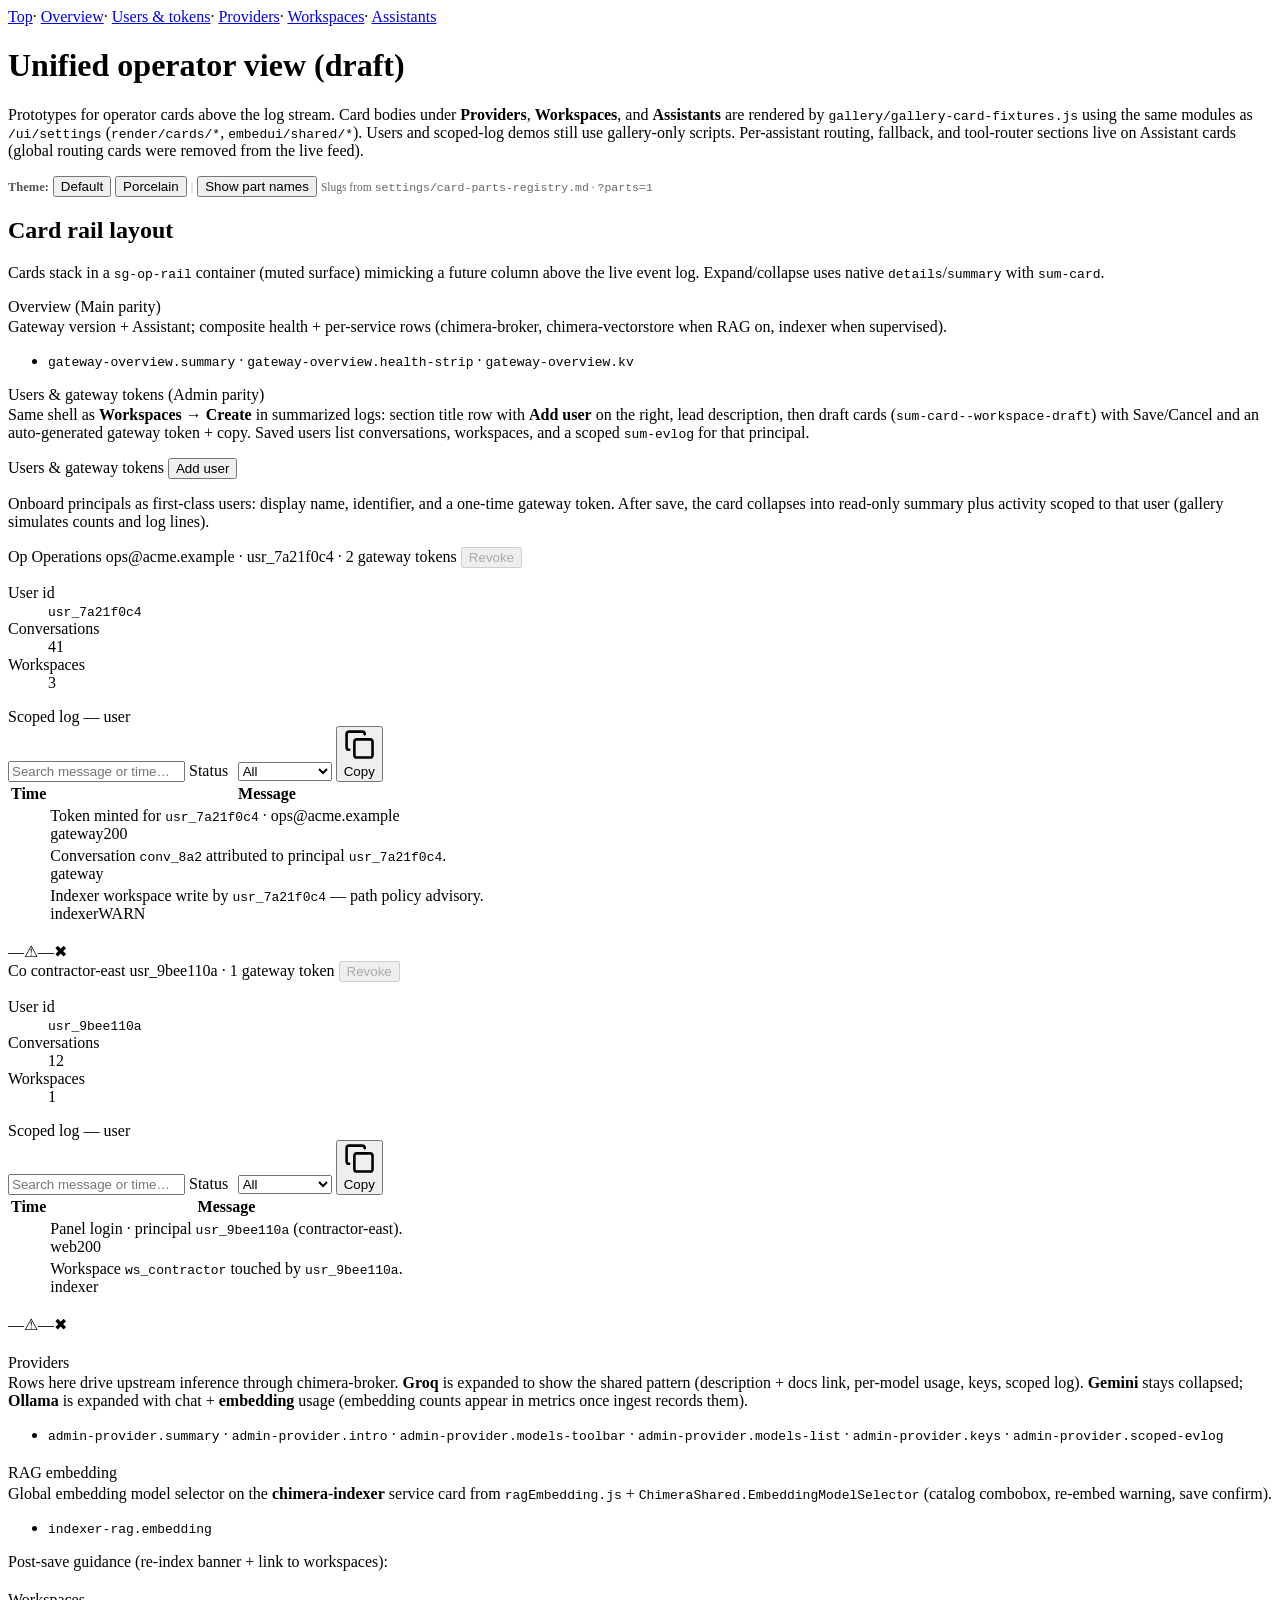
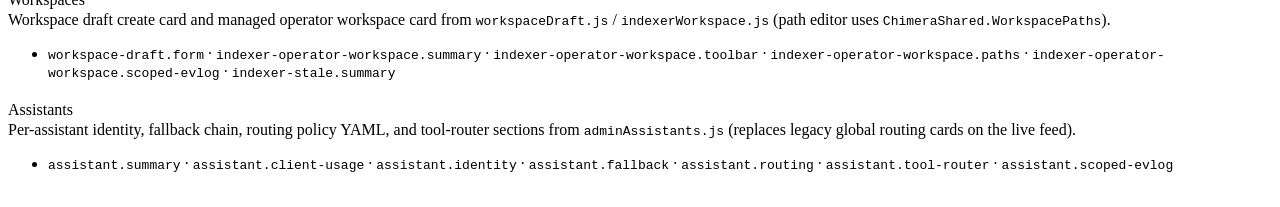
==== chimera/chimera-gateway/internal/server/adminui/embed/embedui/settings/gallery.html @ 430eb7e4 "feat(ASST-002): rename Virtual Models to Assistants - Hard-cut REST API to /api/ui/assistants and SQ" ====
<!DOCTYPE html>
<html lang="en" data-theme="design-01">
<head>
  <meta charset="UTF-8" />
  <meta name="viewport" content="width=device-width, initial-scale=1" />
  <title>Chimera — Settings gallery</title>
  <script src="/ui/assets/embed-theme.js"></script>
  <link rel="preconnect" href="https://fonts.googleapis.com" />
  <link rel="preconnect" href="https://fonts.gstatic.com" crossorigin />
  <link href="https://fonts.googleapis.com/css2?family=Hanken+Grotesk:wght@300;400;500;600;700&amp;display=swap" rel="stylesheet" />
  <link href="https://fonts.googleapis.com/css2?family=Material+Symbols+Outlined:wght,FILL@100..700,0..1&amp;display=swap" rel="stylesheet" />
  <link rel="stylesheet" href="/ui/assets/theme-tokens.css" />
  <link rel="stylesheet" href="/ui/assets/ui.css" />
  <link rel="stylesheet" href="/ui/assets/settings.css" />
  <link rel="stylesheet" href="/ui/assets/gallery/gallery-shell.css" />
</head>
<body class="logs-summarized styleguide-body">
  <nav class="styleguide-nav" aria-label="Unified operator gallery">
    <a href="#sg-unified-operator">Top</a><span class="styleguide-nav-sep">·</span>
    <a href="#sg-uo-overview">Overview</a><span class="styleguide-nav-sep">·</span>
    <a href="#sg-uo-users">Users &amp; tokens</a><span class="styleguide-nav-sep">·</span>
    <a href="#sg-uo-providers">Providers</a><span class="styleguide-nav-sep">·</span>
    <a href="#sg-uo-workspaces">Workspaces</a><span class="styleguide-nav-sep">·</span>
    <a href="#sg-uo-assistants">Assistants</a>
  </nav>

  <header class="styleguide-hero">
    <h1 id="sg-unified-operator">Unified operator view (draft)</h1>
    <p>
      Prototypes for operator cards above the log stream. Card bodies under <strong>Providers</strong>,
      <strong>Workspaces</strong>, and <strong>Assistants</strong> are rendered by
      <code>gallery/gallery-card-fixtures.js</code> using the same modules as <code>/ui/settings</code>
      (<code>render/cards/*</code>, <code>embedui/shared/*</code>). Users and scoped-log demos still use gallery-only scripts.
      Per-assistant routing, fallback, and tool-router sections live on Assistant cards (global routing cards were removed from the live feed).
    </p>
  </header>

  <div class="styleguide-toolbar" role="toolbar" aria-label="Gallery display options">
    <span style="font-size:0.78rem;color:#555;font-weight:600">Theme:</span>
    <span role="radiogroup" aria-label="Color theme">
      <button type="button" id="theme-default" role="radio" aria-checked="true">Default</button>
      <button type="button" id="theme-porcelain" role="radio" aria-checked="false">Porcelain</button>
    </span>
    <span style="font-size:0.78rem;color:#bbb;user-select:none" aria-hidden="true">|</span>
    <button type="button" id="gallery-parts-toggle" class="gallery-parts-toggle" aria-pressed="false">
      Show part names
    </button>
    <span style="font-size:0.72rem;color:#666">Slugs from <code>settings/card-parts-registry.md</code> · <code>?parts=1</code></span>
  </div>

  <div id="panel-summarized" class="styleguide-panel">

    <section class="styleguide-section" aria-labelledby="heading-uo-overview">
      <h2 id="heading-uo-overview">Card rail layout</h2>
      <p class="styleguide-sub">
        Cards stack in a <code>sg-op-rail</code> container (muted surface) mimicking a future column above the live
        event log. Expand/collapse uses native <code>details</code>/<code>summary</code> with <code>sum-card</code>.
      </p>

      <div id="sg-uo-overview" class="sum-section-label" style="scroll-margin-top:3.25rem">Overview (Main parity)</div>
      <p class="styleguide-sub" style="margin-top:0.15rem">
        Gateway version + Assistant; composite health + per-service rows (chimera-broker, chimera-vectorstore when RAG on, indexer
        when supervised).
      </p>
      <ul class="styleguide-part-slugs" aria-label="Part slugs in this demo">
        <li><code>gateway-overview.summary</code> · <code>gateway-overview.health-strip</code> · <code>gateway-overview.kv</code></li>
      </ul>
      <div id="gallery-fixture-overview" class="styleguide-demo-bg sg-op-rail" aria-live="polite"></div>

      <div id="sg-uo-users" class="sum-section-label" style="scroll-margin-top:3.25rem">Users &amp; gateway tokens (Admin parity)</div>
      <p class="styleguide-sub" style="margin-top:0.15rem">
        Same shell as <strong>Workspaces → Create</strong> in summarized logs: section title row with <strong>Add user</strong> on the right,
        lead description, then draft cards (<code class="sum-mono-id">sum-card--workspace-draft</code>) with Save/Cancel and an auto-generated
        gateway token + copy. Saved users list conversations, workspaces, and a scoped <code class="sum-mono-id">sum-evlog</code> for that principal.
      </p>
      <div class="styleguide-demo-bg sg-op-rail">
        <div class="sum-feed-section-head">
          <span class="sum-feed-section-title sum-section-label">Users &amp; gateway tokens</span>
          <button type="button" class="sum-workspaces-create-btn" id="sg-op-user-add">Add user</button>
        </div>
        <div class="sum-workspaces-intro">
          <p class="sum-workspaces-intro-lead">
            Onboard principals as first-class users: display name, identifier, and a one-time gateway token. After save,
            the card collapses into read-only summary plus activity scoped to that user (gallery simulates counts and log lines).
          </p>
        </div>

        <div id="sg-op-user-drafts" class="sg-op-user-drafts-stack" aria-live="polite"></div>

        <div id="sg-op-user-saved" class="sg-op-user-cards-stack">
          <article class="sum-card sg-op-user-saved" data-sg-op-user-id="usr_7a21f0c4">
            <header class="sum-card__workspace-draft-hdr">
              <span class="sum-avatar sum-av-b" title="Saved user">Op</span>
              <span class="sum-main sum-main--workspace-draft">
                <span class="sum-title">Operations</span>
                <span class="sum-sub sum-sub--clamp muted">ops@acme.example · usr_7a21f0c4 · 2 gateway tokens</span>
              </span>
              <span class="ws-draft-actions">
                <button type="button" class="sg-op-btn sg-op-btn--small sg-op-btn--danger" disabled title="Gallery demo">Revoke</button>
              </span>
            </header>
            <div class="sum-body">
              <dl class="indexer-run-kv indexer-run-kv--gateway-summary">
                <dt>User id</dt><dd><code class="sum-mono-id">usr_7a21f0c4</code></dd>
                <dt>Conversations</dt><dd>41</dd>
                <dt>Workspaces</dt><dd>3</dd>
              </dl>
              <div class="sum-section-label">Scoped log — user</div>
              <div class="sum-evlog sum-evlog--in-card" data-gallery-evlog-root data-sum-evlog-root data-sum-evlog-cols="2">
                <div class="sum-evlog__toolbar">
                  <input class="sum-evlog__search" type="search" placeholder="Search message or time…" aria-label="Search log entries" autocomplete="off" />
                  <label class="sum-evlog__lvl-label" style="margin-left:auto">
                    <span class="sum-evlog__level-filters-label" style="margin-right:0.35rem">Status</span>
                    <select class="sum-evlog__filter-select" data-evlog-filter-status aria-label="Filter by severity">
                      <option value="all">All</option>
                      <option value="warnings">⚠ Warnings</option>
                      <option value="errors">✖ Errors</option>
                    </select>
                  </label>
                  <button type="button" class="sum-evlog__copy-btn" title="Copy as TSV" aria-label="Copy as TSV"><svg class="sum-evlog__copy-icon" xmlns="http://www.w3.org/2000/svg" viewBox="0 0 24 24" fill="none" stroke="currentColor" stroke-width="2" stroke-linecap="round" stroke-linejoin="round" aria-hidden="true"><rect width="14" height="14" x="8" y="8" rx="2" ry="2"/><path d="M4 16c-1.1 0-2-.9-2-2V4c0-1.1.9-2 2-2h10c1.1 0 2 .9 2 2"/></svg><span class="sr-only">Copy</span></button>
                </div>
                <div class="sum-metrics-table-wrap sum-evlog__table-scroll">
                  <table class="sum-metrics-table sum-evlog__table">
                    <colgroup><col class="sum-evlog__col-time" /><col class="sum-evlog__col-msg" /></colgroup>
                    <thead><tr><th class="sum-evlog__cell--time" scope="col">Time</th><th class="sum-evlog__th-msg" scope="col">Message</th></tr></thead>
                    <tbody data-gallery-evlog-tbody>
                      <tr class="sum-evlog__row" data-evlog-id="demo-usr1-1" data-evlog-level="INFO" data-evlog-http="200"><td class="sum-evlog__cell--time"><time datetime="2026-05-11T10:01:02.100Z"></time></td><td class="sum-evlog__cell--msg"><div class="sum-evlog__msg-wrap"><div class="sum-evlog__msg-text">Token minted for <code class="sum-mono-id">usr_7a21f0c4</code> · ops@acme.example</div><div class="sum-evlog__msg-meta"><span class="sum-evlog-meta-source sum-svc-badge sum-svc-gateway">gateway</span><span class="sum-evlog-meta-status"><span class="sum-evlog-status"><span class="pill-2xx">200</span></span></span></div></div></td></tr>
                      <tr class="sum-evlog__row" data-evlog-id="demo-usr1-2" data-evlog-level="INFO"><td class="sum-evlog__cell--time"><time datetime="2026-05-11T10:04:18.040Z"></time></td><td class="sum-evlog__cell--msg"><div class="sum-evlog__msg-wrap"><div class="sum-evlog__msg-text">Conversation <code class="sum-mono-id">conv_8a2</code> attributed to principal <code class="sum-mono-id">usr_7a21f0c4</code>.</div><div class="sum-evlog__msg-meta"><span class="sum-evlog-meta-source sum-svc-badge sum-svc-gateway">gateway</span><span class="sum-evlog-meta-status"><span class="sum-evlog-status"><span class="sum-evlog-status__empty" aria-hidden="true"></span></span></span></div></div></td></tr>
                      <tr class="sum-evlog__row" data-evlog-id="demo-usr1-3" data-evlog-level="WARN"><td class="sum-evlog__cell--time"><time datetime="2026-05-11T10:08:55.881Z"></time></td><td class="sum-evlog__cell--msg"><div class="sum-evlog__msg-wrap"><div class="sum-evlog__msg-text">Indexer workspace write by <code class="sum-mono-id">usr_7a21f0c4</code> — path policy advisory.</div><div class="sum-evlog__msg-meta"><span class="sum-evlog-meta-source sum-svc-badge sum-svc-indexer">indexer</span><span class="sum-evlog-meta-status"><span class="sum-evlog-status"><span class="sum-evlog-status__pill sum-evlog-status__lvl--WARN">WARN</span></span></span></div></div></td></tr>
                    </tbody>
                  </table>
                </div>
                <div class="sum-evlog__footer-row"><div class="sum-evlog__footer-left"><p class="sum-evlog__footer" data-gallery-evlog-oldest></p></div><div class="sum-evlog__footer-right"><p class="sum-evlog__toast sum-gallery-evlog__toast-align" data-gallery-evlog-toast role="status" aria-live="polite"></p><div class="sum-evlog__footer-metrics" role="group" aria-label="Status counts"><span class="sum-evlog-status__pill sum-evlog-status__lvl--WARN sum-evlog-metric-num" data-sum-evlog-metric-warn>—</span><span class="sum-evlog-status__pill sum-evlog-status__lvl--WARN sum-evlog__metric-icon" aria-hidden="true">⚠</span><span class="sum-evlog-status__pill sum-evlog-status__lvl--ERROR sum-evlog-metric-num" data-sum-evlog-metric-fail>—</span><span class="sum-evlog-status__pill sum-evlog-status__lvl--ERROR sum-evlog__metric-icon" aria-hidden="true">✖</span></div></div></div>
              </div>
            </div>
          </article>

          <article class="sum-card sg-op-user-saved" data-sg-op-user-id="usr_9bee110a">
            <header class="sum-card__workspace-draft-hdr">
              <span class="sum-avatar sum-av-c" title="Saved user">Co</span>
              <span class="sum-main sum-main--workspace-draft">
                <span class="sum-title">contractor-east</span>
                <span class="sum-sub sum-sub--clamp muted">usr_9bee110a · 1 gateway token</span>
              </span>
              <span class="ws-draft-actions">
                <button type="button" class="sg-op-btn sg-op-btn--small sg-op-btn--danger" disabled title="Gallery demo">Revoke</button>
              </span>
            </header>
            <div class="sum-body">
              <dl class="indexer-run-kv indexer-run-kv--gateway-summary">
                <dt>User id</dt><dd><code class="sum-mono-id">usr_9bee110a</code></dd>
                <dt>Conversations</dt><dd>12</dd>
                <dt>Workspaces</dt><dd>1</dd>
              </dl>
              <div class="sum-section-label">Scoped log — user</div>
              <div class="sum-evlog sum-evlog--in-card" data-gallery-evlog-root data-sum-evlog-root data-sum-evlog-cols="2">
                <div class="sum-evlog__toolbar">
                  <input class="sum-evlog__search" type="search" placeholder="Search message or time…" aria-label="Search log entries" autocomplete="off" />
                  <label class="sum-evlog__lvl-label" style="margin-left:auto">
                    <span class="sum-evlog__level-filters-label" style="margin-right:0.35rem">Status</span>
                    <select class="sum-evlog__filter-select" data-evlog-filter-status aria-label="Filter by severity">
                      <option value="all">All</option>
                      <option value="warnings">⚠ Warnings</option>
                      <option value="errors">✖ Errors</option>
                    </select>
                  </label>
                  <button type="button" class="sum-evlog__copy-btn" title="Copy as TSV" aria-label="Copy as TSV"><svg class="sum-evlog__copy-icon" xmlns="http://www.w3.org/2000/svg" viewBox="0 0 24 24" fill="none" stroke="currentColor" stroke-width="2" stroke-linecap="round" stroke-linejoin="round" aria-hidden="true"><rect width="14" height="14" x="8" y="8" rx="2" ry="2"/><path d="M4 16c-1.1 0-2-.9-2-2V4c0-1.1.9-2 2-2h10c1.1 0 2 .9 2 2"/></svg><span class="sr-only">Copy</span></button>
                </div>
                <div class="sum-metrics-table-wrap sum-evlog__table-scroll">
                  <table class="sum-metrics-table sum-evlog__table">
                    <colgroup><col class="sum-evlog__col-time" /><col class="sum-evlog__col-msg" /></colgroup>
                    <thead><tr><th class="sum-evlog__cell--time" scope="col">Time</th><th class="sum-evlog__th-msg" scope="col">Message</th></tr></thead>
                    <tbody data-gallery-evlog-tbody>
                      <tr class="sum-evlog__row" data-evlog-id="demo-usr2-1" data-evlog-level="INFO" data-evlog-http="200"><td class="sum-evlog__cell--time"><time datetime="2026-05-11T11:02:10.200Z"></time></td><td class="sum-evlog__cell--msg"><div class="sum-evlog__msg-wrap"><div class="sum-evlog__msg-text">Panel login · principal <code class="sum-mono-id">usr_9bee110a</code> (contractor-east).</div><div class="sum-evlog__msg-meta"><span class="sum-evlog-meta-source sum-svc-badge sum-svc-web">web</span><span class="sum-evlog-meta-status"><span class="sum-evlog-status"><span class="pill-2xx">200</span></span></span></div></div></td></tr>
                      <tr class="sum-evlog__row" data-evlog-id="demo-usr2-2" data-evlog-level="INFO"><td class="sum-evlog__cell--time"><time datetime="2026-05-11T11:05:33.040Z"></time></td><td class="sum-evlog__cell--msg"><div class="sum-evlog__msg-wrap"><div class="sum-evlog__msg-text">Workspace <code class="sum-mono-id">ws_contractor</code> touched by <code class="sum-mono-id">usr_9bee110a</code>.</div><div class="sum-evlog__msg-meta"><span class="sum-evlog-meta-source sum-svc-badge sum-svc-indexer">indexer</span><span class="sum-evlog-meta-status"><span class="sum-evlog-status"><span class="sum-evlog-status__empty" aria-hidden="true"></span></span></span></div></div></td></tr>
                    </tbody>
                  </table>
                </div>
                <div class="sum-evlog__footer-row"><div class="sum-evlog__footer-left"><p class="sum-evlog__footer" data-gallery-evlog-oldest></p></div><div class="sum-evlog__footer-right"><p class="sum-evlog__toast sum-gallery-evlog__toast-align" data-gallery-evlog-toast role="status" aria-live="polite"></p><div class="sum-evlog__footer-metrics" role="group" aria-label="Status counts"><span class="sum-evlog-status__pill sum-evlog-status__lvl--WARN sum-evlog-metric-num" data-sum-evlog-metric-warn>—</span><span class="sum-evlog-status__pill sum-evlog-status__lvl--WARN sum-evlog__metric-icon" aria-hidden="true">⚠</span><span class="sum-evlog-status__pill sum-evlog-status__lvl--ERROR sum-evlog-metric-num" data-sum-evlog-metric-fail>—</span><span class="sum-evlog-status__pill sum-evlog-status__lvl--ERROR sum-evlog__metric-icon" aria-hidden="true">✖</span></div></div></div>
              </div>
            </div>
          </article>
        </div>
      </div>

      <div id="sg-uo-providers" class="sum-section-label" style="margin-top:1.25rem;scroll-margin-top:3.25rem">Providers</div>
      <p class="styleguide-sub" style="margin-top:0.15rem">
        Rows here drive upstream inference through chimera-broker. <strong>Groq</strong> is expanded to show the shared pattern
        (description + docs link, per-model usage, keys, scoped log). <strong>Gemini</strong> stays collapsed;
        <strong>Ollama</strong> is expanded with chat + <strong>embedding</strong> usage (embedding counts appear in metrics once ingest records them).
      </p>
      <ul class="styleguide-part-slugs" aria-label="Part slugs in this demo">
        <li><code>admin-provider.summary</code> · <code>admin-provider.intro</code> · <code>admin-provider.models-toolbar</code> · <code>admin-provider.models-list</code> · <code>admin-provider.keys</code> · <code>admin-provider.scoped-evlog</code></li>
      </ul>
      <div class="styleguide-demo-bg sg-op-rail">
        <div id="gallery-fixture-provider-groq" aria-live="polite"></div>
        <div id="gallery-fixture-provider-ollama" style="margin-top:0.5rem" aria-live="polite"></div>
      </div>

      <div id="sg-uo-rag-embedding" class="sum-section-label" style="margin-top:1.25rem;scroll-margin-top:3.25rem">RAG embedding</div>
      <p class="styleguide-sub" style="margin-top:0.15rem">
        Global embedding model selector on the <strong>chimera-indexer</strong> service card from
        <code>ragEmbedding.js</code> + <code>ChimeraShared.EmbeddingModelSelector</code> (catalog combobox, re-embed warning, save confirm).
      </p>
      <ul class="styleguide-part-slugs" aria-label="Part slugs in this demo">
        <li><code>indexer-rag.embedding</code></li>
      </ul>
      <div id="gallery-fixture-rag-embedding" class="styleguide-demo-bg sg-op-rail" aria-live="polite"></div>
      <p class="styleguide-sub" style="margin-top:0.35rem">Post-save guidance (re-index banner + link to workspaces):</p>
      <div id="gallery-fixture-rag-embedding-saved" class="styleguide-demo-bg sg-op-rail" aria-live="polite"></div>

      <div id="sg-uo-workspaces" class="sum-section-label" style="margin-top:1.25rem;scroll-margin-top:3.25rem">Workspaces</div>
      <p class="styleguide-sub" style="margin-top:0.15rem">
        Workspace draft create card and managed operator workspace card from <code>workspaceDraft.js</code> /
        <code>indexerWorkspace.js</code> (path editor uses <code>ChimeraShared.WorkspacePaths</code>).
      </p>
      <ul class="styleguide-part-slugs" aria-label="Part slugs in this demo">
        <li><code>workspace-draft.form</code> · <code>indexer-operator-workspace.summary</code> · <code>indexer-operator-workspace.toolbar</code> · <code>indexer-operator-workspace.paths</code> · <code>indexer-operator-workspace.scoped-evlog</code> · <code>indexer-stale.summary</code></li>
      </ul>
      <div class="styleguide-demo-bg sg-op-rail">
        <div id="gallery-fixture-workspace-draft" aria-live="polite"></div>
        <div id="gallery-fixture-opws" style="margin-top:0.5rem" aria-live="polite"></div>
        <div id="gallery-fixture-indexer-stale" style="margin-top:0.5rem" aria-live="polite"></div>
      </div>

      <div id="sg-uo-assistants" class="sum-section-label" style="margin-top:1.25rem;scroll-margin-top:3.25rem">Assistants</div>
      <p class="styleguide-sub" style="margin-top:0.15rem">
        Per-assistant identity, fallback chain, routing policy YAML, and tool-router sections from
        <code>adminAssistants.js</code> (replaces legacy global routing cards on the live feed).
      </p>
      <ul class="styleguide-part-slugs" aria-label="Part slugs in this demo">
        <li><code>assistant.summary</code> · <code>assistant.client-usage</code> · <code>assistant.identity</code> · <code>assistant.fallback</code> · <code>assistant.routing</code> · <code>assistant.tool-router</code> · <code>assistant.scoped-evlog</code></li>
      </ul>
      <div id="gallery-fixture-assistant" class="styleguide-demo-bg sg-op-rail" aria-live="polite"></div>

    </section>
  </div>

  <script src="/ui/assets/settings/testing/loader.js" defer></script>
  <script src="/ui/assets/ui/util/escape.js" defer></script>
  <script src="/ui/assets/settings/util/hash.js" defer></script>
  <script src="/ui/assets/settings/render/sumEvlog.js" defer></script>
  <script src="/ui/assets/settings/render/cardChrome.js" defer></script>
  <script src="/ui/assets/shared/operatorFeedback.js" defer></script>
  <script src="/ui/assets/shared/configureEdit.js" defer></script>
  <script src="/ui/assets/shared/yamlEditor.js" defer></script>
  <script src="/ui/assets/shared/draftInput.js" defer></script>
  <script src="/ui/assets/shared/providerCredentials.js" defer></script>
  <script src="/ui/assets/shared/scopedEvlog.js" defer></script>
  <script src="/ui/assets/shared/adminAction.js" defer></script>
  <script src="/ui/assets/shared/editToolbar.js" defer></script>
  <script src="/ui/assets/shared/workspacePaths.js" defer></script>
  <script src="/ui/assets/shared/serviceHealth.js" defer></script>
  <script src="/ui/assets/shared/embeddingModelSelector.js" defer></script>
  <script src="/ui/assets/settings/render/cards/sharedFormat.js" defer></script>
  <script src="/ui/assets/settings/render/cards/convCard.js" defer></script>
  <script src="/ui/assets/settings/render/cards/serviceCard.js" defer></script>
  <script src="/ui/assets/settings/render/cards/gatewayOverview.js" defer></script>
  <script src="/ui/assets/settings/render/cards/gatewayUsage.js" defer></script>
  <script src="/ui/assets/settings/render/cards/adminShared.js" defer></script>
  <script src="/ui/assets/settings/render/cards/adminUsers.js" defer></script>
  <script src="/ui/assets/settings/render/cards/adminProvider.js" defer></script>
  <script src="/ui/assets/settings/render/cards/adminAssistants.js" defer></script>
  <script src="/ui/assets/settings/render/cards/workspaceDraft.js" defer></script>
  <script src="/ui/assets/settings/render/cards/feedLogConv.js" defer></script>
  <script src="/ui/assets/settings/render/cards/serviceFeed/registry.js" defer></script>
  <script src="/ui/assets/settings/render/cards/serviceFeed/shell.js" defer></script>
  <script src="/ui/assets/settings/render/cards/serviceFeed/broker.js" defer></script>
  <script src="/ui/assets/settings/render/cards/serviceFeed/gateway.js" defer></script>
  <script src="/ui/assets/settings/render/cards/serviceFeed/vectorstore.js" defer></script>
  <script src="/ui/assets/settings/render/cards/serviceFeed/indexer.js" defer></script>
  <script src="/ui/assets/settings/render/cards/serviceFeed/default.js" defer></script>
  <script src="/ui/assets/settings/render/cards/serviceFeed.js" defer></script>
  <script src="/ui/assets/settings/render/cards/indexerRun.js" defer></script>
  <script src="/ui/assets/settings/render/cards/indexerWorkspace.js" defer></script>
  <script src="/ui/assets/settings/render/cards/ragEmbedding.js" defer></script>
  <script src="/ui/assets/settings/render/cards/mount.js" defer></script>
  <script src="/ui/assets/gallery/gallery-parts.js" defer></script>
  <script src="/ui/assets/gallery/gallery-card-fixtures.js" defer></script>
  <script src="/ui/assets/gallery/gallery-evlog-markup.js" defer></script>
  <script src="/ui/assets/gallery/gallery-event-log-demo.js" defer></script>
  <script src="/ui/assets/gallery/gallery-unified-operator-users.js" defer></script>
  <script>
    (function () {
      var root = document.documentElement;
      var bDef = document.getElementById("theme-default");
      var bPor = document.getElementById("theme-porcelain");
      function setTheme(name) {
        if (name === "porcelain") {
          root.setAttribute("data-theme", "porcelain");
          bDef.setAttribute("aria-checked", "false");
          bPor.setAttribute("aria-checked", "true");
        } else {
          root.removeAttribute("data-theme");
          bDef.setAttribute("aria-checked", "true");
          bPor.setAttribute("aria-checked", "false");
        }
      }
      bDef.addEventListener("click", function () { setTheme("default"); });
      bPor.addEventListener("click", function () { setTheme("porcelain"); });
    })();
  </script>
</body>
</html>
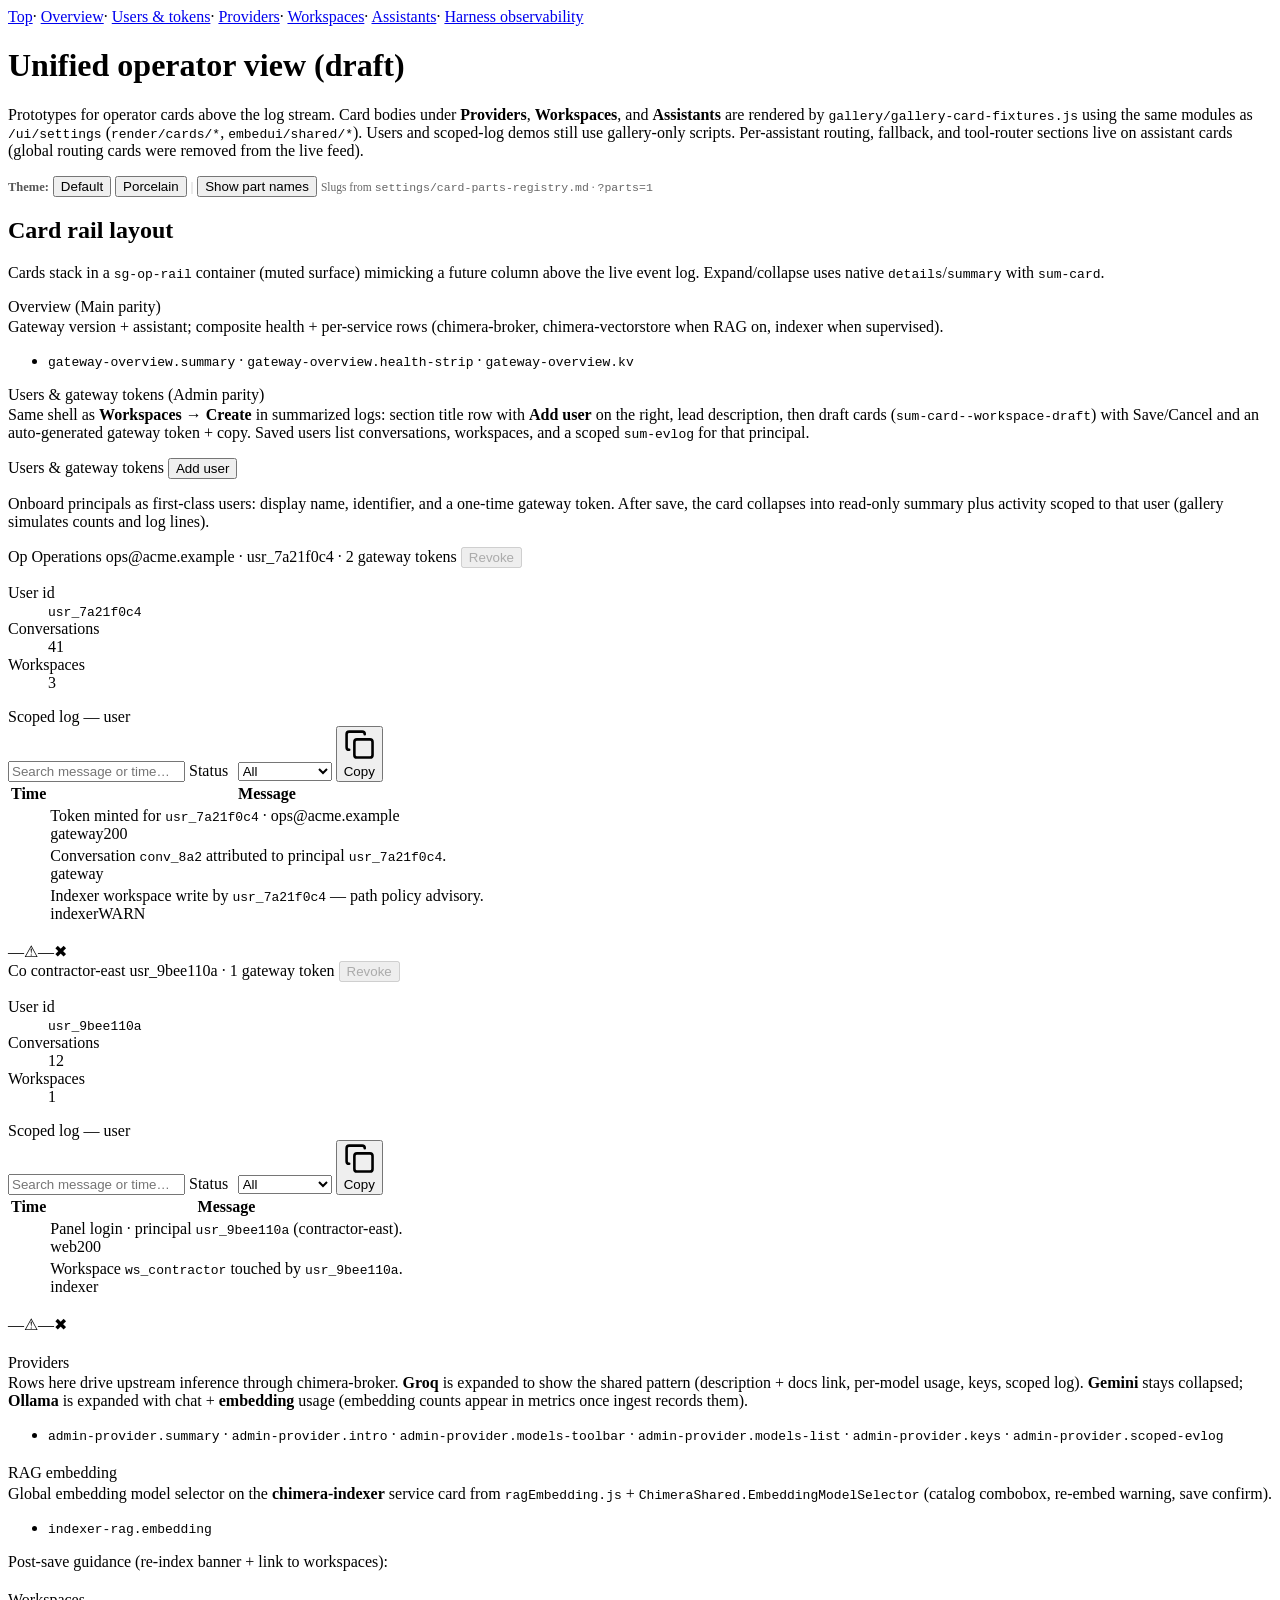
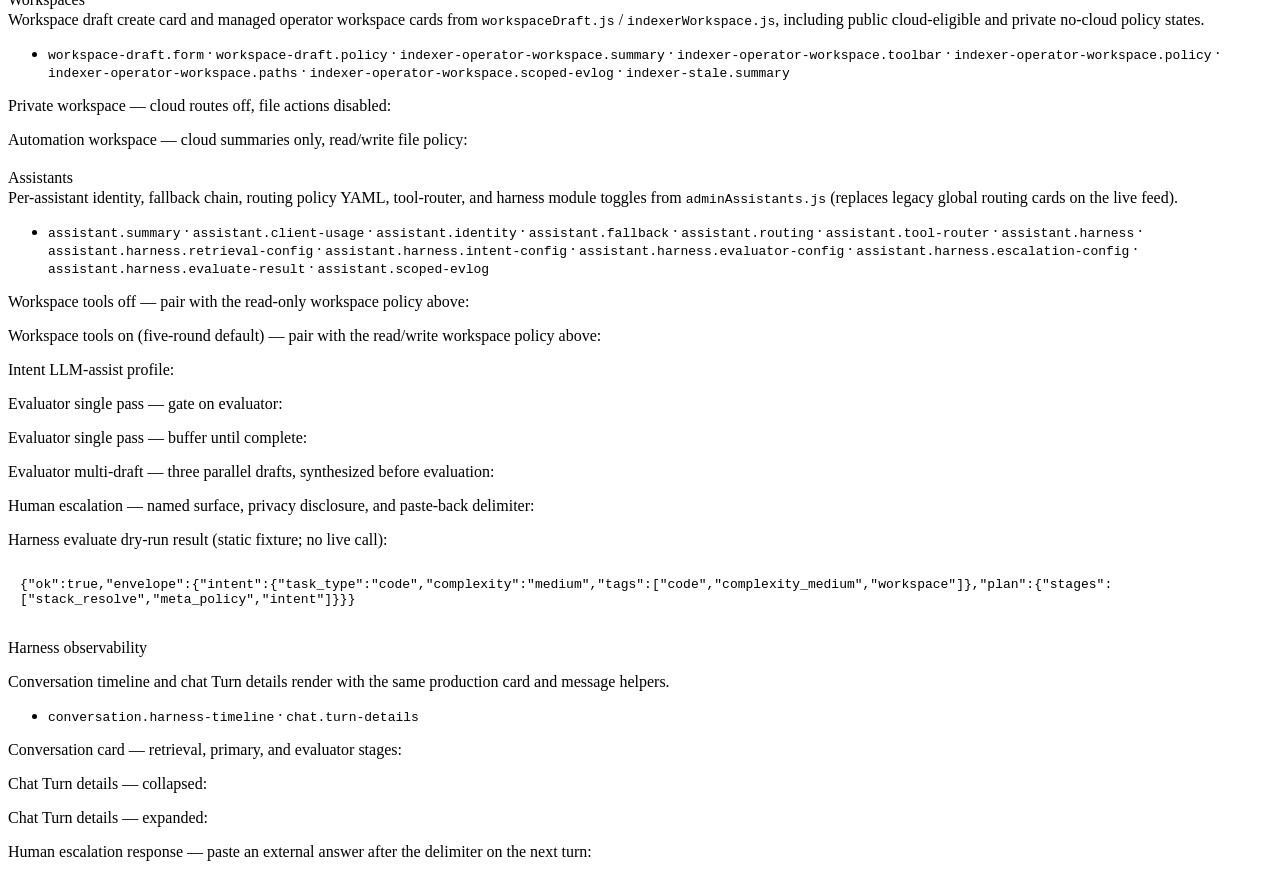
==== commit 9bda1fea: "Merge version-0.5.0 into main Brings the assistants rename, turn harness, MCP tooling, and stack con" ====
--- a/chimera/chimera-gateway/internal/server/adminui/embed/embedui/settings/gallery.html
+++ b/chimera/chimera-gateway/internal/server/adminui/embed/embedui/settings/gallery.html
@@ -5,13 +5,12 @@
   <meta name="viewport" content="width=device-width, initial-scale=1" />
   <title>Chimera — Settings gallery</title>
   <script src="/ui/assets/embed-theme.js"></script>
-  <link rel="preconnect" href="https://fonts.googleapis.com" />
-  <link rel="preconnect" href="https://fonts.gstatic.com" crossorigin />
-  <link href="https://fonts.googleapis.com/css2?family=Hanken+Grotesk:wght@300;400;500;600;700&amp;display=swap" rel="stylesheet" />
-  <link href="https://fonts.googleapis.com/css2?family=Material+Symbols+Outlined:wght,FILL@100..700,0..1&amp;display=swap" rel="stylesheet" />
+  <link rel="stylesheet" href="/ui/assets/fonts.css" />
+  <script src="/ui/assets/fonts/codepoints.js"></script>
   <link rel="stylesheet" href="/ui/assets/theme-tokens.css" />
   <link rel="stylesheet" href="/ui/assets/ui.css" />
   <link rel="stylesheet" href="/ui/assets/settings.css" />
+  <link rel="stylesheet" href="/ui/assets/styles/chat.css" />
   <link rel="stylesheet" href="/ui/assets/gallery/gallery-shell.css" />
 </head>
 <body class="logs-summarized styleguide-body">
@@ -21,7 +20,8 @@
     <a href="#sg-uo-users">Users &amp; tokens</a><span class="styleguide-nav-sep">·</span>
     <a href="#sg-uo-providers">Providers</a><span class="styleguide-nav-sep">·</span>
     <a href="#sg-uo-workspaces">Workspaces</a><span class="styleguide-nav-sep">·</span>
-    <a href="#sg-uo-assistants">Assistants</a>
+    <a href="#sg-uo-assistants">Assistants</a><span class="styleguide-nav-sep">·</span>
+    <a href="#sg-uo-harness-observability">Harness observability</a>
   </nav>
 
   <header class="styleguide-hero">
@@ -31,7 +31,7 @@
       <strong>Workspaces</strong>, and <strong>Assistants</strong> are rendered by
       <code>gallery/gallery-card-fixtures.js</code> using the same modules as <code>/ui/settings</code>
       (<code>render/cards/*</code>, <code>embedui/shared/*</code>). Users and scoped-log demos still use gallery-only scripts.
-      Per-assistant routing, fallback, and tool-router sections live on Assistant cards (global routing cards were removed from the live feed).
+      Per-assistant routing, fallback, and tool-router sections live on assistant cards (global routing cards were removed from the live feed).
     </p>
   </header>
 
@@ -59,7 +59,7 @@
 
       <div id="sg-uo-overview" class="sum-section-label" style="scroll-margin-top:3.25rem">Overview (Main parity)</div>
       <p class="styleguide-sub" style="margin-top:0.15rem">
-        Gateway version + Assistant; composite health + per-service rows (chimera-broker, chimera-vectorstore when RAG on, indexer
+        Gateway version + assistant; composite health + per-service rows (chimera-broker, chimera-vectorstore when RAG on, indexer
         when supervised).
       </p>
       <ul class="styleguide-part-slugs" aria-label="Part slugs in this demo">
@@ -211,27 +211,62 @@
 
       <div id="sg-uo-workspaces" class="sum-section-label" style="margin-top:1.25rem;scroll-margin-top:3.25rem">Workspaces</div>
       <p class="styleguide-sub" style="margin-top:0.15rem">
-        Workspace draft create card and managed operator workspace card from <code>workspaceDraft.js</code> /
-        <code>indexerWorkspace.js</code> (path editor uses <code>ChimeraShared.WorkspacePaths</code>).
-      </p>
-      <ul class="styleguide-part-slugs" aria-label="Part slugs in this demo">
-        <li><code>workspace-draft.form</code> · <code>indexer-operator-workspace.summary</code> · <code>indexer-operator-workspace.toolbar</code> · <code>indexer-operator-workspace.paths</code> · <code>indexer-operator-workspace.scoped-evlog</code> · <code>indexer-stale.summary</code></li>
+        Workspace draft create card and managed operator workspace cards from <code>workspaceDraft.js</code> /
+        <code>indexerWorkspace.js</code>, including public cloud-eligible and private no-cloud policy states.
+      </p>
+      <ul class="styleguide-part-slugs" aria-label="Part slugs in this demo">
+        <li><code>workspace-draft.form</code> · <code>workspace-draft.policy</code> · <code>indexer-operator-workspace.summary</code> · <code>indexer-operator-workspace.toolbar</code> · <code>indexer-operator-workspace.policy</code> · <code>indexer-operator-workspace.paths</code> · <code>indexer-operator-workspace.scoped-evlog</code> · <code>indexer-stale.summary</code></li>
       </ul>
       <div class="styleguide-demo-bg sg-op-rail">
         <div id="gallery-fixture-workspace-draft" aria-live="polite"></div>
         <div id="gallery-fixture-opws" style="margin-top:0.5rem" aria-live="polite"></div>
+        <p class="styleguide-sub" style="margin-top:0.5rem">Private workspace — cloud routes off, file actions disabled:</p>
+        <div id="gallery-fixture-opws-private" aria-live="polite"></div>
+        <p class="styleguide-sub" style="margin-top:0.5rem">Automation workspace — cloud summaries only, read/write file policy:</p>
+        <div id="gallery-fixture-opws-read-write" aria-live="polite"></div>
         <div id="gallery-fixture-indexer-stale" style="margin-top:0.5rem" aria-live="polite"></div>
       </div>
 
       <div id="sg-uo-assistants" class="sum-section-label" style="margin-top:1.25rem;scroll-margin-top:3.25rem">Assistants</div>
       <p class="styleguide-sub" style="margin-top:0.15rem">
-        Per-assistant identity, fallback chain, routing policy YAML, and tool-router sections from
+        Per-assistant identity, fallback chain, routing policy YAML, tool-router, and harness module toggles from
         <code>adminAssistants.js</code> (replaces legacy global routing cards on the live feed).
       </p>
       <ul class="styleguide-part-slugs" aria-label="Part slugs in this demo">
-        <li><code>assistant.summary</code> · <code>assistant.client-usage</code> · <code>assistant.identity</code> · <code>assistant.fallback</code> · <code>assistant.routing</code> · <code>assistant.tool-router</code> · <code>assistant.scoped-evlog</code></li>
-      </ul>
+        <li><code>assistant.summary</code> · <code>assistant.client-usage</code> · <code>assistant.identity</code> · <code>assistant.fallback</code> · <code>assistant.routing</code> · <code>assistant.tool-router</code> · <code>assistant.harness</code> · <code>assistant.harness.retrieval-config</code> · <code>assistant.harness.intent-config</code> · <code>assistant.harness.evaluator-config</code> · <code>assistant.harness.escalation-config</code> · <code>assistant.harness.evaluate-result</code> · <code>assistant.scoped-evlog</code></li>
+      </ul>
+      <p class="styleguide-sub" style="margin-top:0.35rem">Workspace tools off — pair with the read-only workspace policy above:</p>
       <div id="gallery-fixture-assistant" class="styleguide-demo-bg sg-op-rail" aria-live="polite"></div>
+      <p class="styleguide-sub" style="margin-top:0.35rem">Workspace tools on (five-round default) — pair with the read/write workspace policy above:</p>
+      <div id="gallery-fixture-assistant-harness-on" class="styleguide-demo-bg sg-op-rail" aria-live="polite"></div>
+      <p class="styleguide-sub" style="margin-top:0.35rem">Intent LLM-assist profile:</p>
+      <div id="gallery-fixture-assistant-intent-llm" class="styleguide-demo-bg sg-op-rail" aria-live="polite"></div>
+      <p class="styleguide-sub" style="margin-top:0.35rem">Evaluator single pass — gate on evaluator:</p>
+      <div id="gallery-fixture-assistant-evaluator-gated" class="styleguide-demo-bg sg-op-rail" aria-live="polite"></div>
+      <p class="styleguide-sub" style="margin-top:0.35rem">Evaluator single pass — buffer until complete:</p>
+      <div id="gallery-fixture-assistant-evaluator-buffered" class="styleguide-demo-bg sg-op-rail" aria-live="polite"></div>
+      <p class="styleguide-sub" style="margin-top:0.35rem">Evaluator multi-draft — three parallel drafts, synthesized before evaluation:</p>
+      <div id="gallery-fixture-assistant-evaluator-multi-draft" class="styleguide-demo-bg sg-op-rail" aria-live="polite"></div>
+      <p class="styleguide-sub" style="margin-top:0.35rem">Human escalation — named surface, privacy disclosure, and paste-back delimiter:</p>
+      <div id="gallery-fixture-assistant-human-escalation" class="styleguide-demo-bg sg-op-rail" aria-live="polite"></div>
+      <p class="styleguide-sub" style="margin-top:0.35rem">Harness evaluate dry-run result (static fixture; no live call):</p>
+      <div class="styleguide-demo-bg sg-op-rail" data-ui-part="assistant.harness.evaluate-result">
+        <pre class="sum-mono-id" style="padding:0.75rem;white-space:pre-wrap">{"ok":true,"envelope":{"intent":{"task_type":"code","complexity":"medium","tags":["code","complexity_medium","workspace"]},"plan":{"stages":["stack_resolve","meta_policy","intent"]}}}</pre>
+      </div>
+
+      <div id="sg-uo-harness-observability" class="sum-section-label" style="margin-top:1.25rem;scroll-margin-top:3.25rem">Harness observability</div>
+      <p class="styleguide-sub">Conversation timeline and chat Turn details render with the same production card and message helpers.</p>
+      <ul class="styleguide-part-slugs" aria-label="Part slugs in this demo">
+        <li><code>conversation.harness-timeline</code> · <code>chat.turn-details</code></li>
+      </ul>
+      <p class="styleguide-sub" style="margin-top:0.35rem">Conversation card — retrieval, primary, and evaluator stages:</p>
+      <div id="gallery-fixture-conversation-harness" class="styleguide-demo-bg sg-op-rail" aria-live="polite"></div>
+      <p class="styleguide-sub" style="margin-top:0.35rem">Chat Turn details — collapsed:</p>
+      <div id="gallery-fixture-chat-turn-details-collapsed" class="styleguide-demo-bg" aria-live="polite"></div>
+      <p class="styleguide-sub" style="margin-top:0.35rem">Chat Turn details — expanded:</p>
+      <div id="gallery-fixture-chat-turn-details-expanded" class="styleguide-demo-bg" aria-live="polite"></div>
+      <p class="styleguide-sub" style="margin-top:0.35rem">Human escalation response — paste an external answer after the delimiter on the next turn:</p>
+      <div id="gallery-fixture-chat-human-escalation" class="styleguide-demo-bg" aria-live="polite"></div>
 
     </section>
   </div>
@@ -239,6 +274,8 @@
   <script src="/ui/assets/settings/testing/loader.js" defer></script>
   <script src="/ui/assets/ui/util/escape.js" defer></script>
   <script src="/ui/assets/settings/util/hash.js" defer></script>
+  <script src="/ui/assets/settings/derive/conversationBroker.js" defer></script>
+  <script src="/ui/assets/settings/derive/conversationCardModel.js" defer></script>
   <script src="/ui/assets/settings/render/sumEvlog.js" defer></script>
   <script src="/ui/assets/settings/render/cardChrome.js" defer></script>
   <script src="/ui/assets/shared/operatorFeedback.js" defer></script>
@@ -275,6 +312,9 @@
   <script src="/ui/assets/settings/render/cards/indexerWorkspace.js" defer></script>
   <script src="/ui/assets/settings/render/cards/ragEmbedding.js" defer></script>
   <script src="/ui/assets/settings/render/cards/mount.js" defer></script>
+  <script src="/ui/assets/chat/render/markdown.js" defer></script>
+  <script src="/ui/assets/chat/render/snippet.js" defer></script>
+  <script src="/ui/assets/chat/render/messages.js" defer></script>
   <script src="/ui/assets/gallery/gallery-parts.js" defer></script>
   <script src="/ui/assets/gallery/gallery-card-fixtures.js" defer></script>
   <script src="/ui/assets/gallery/gallery-evlog-markup.js" defer></script>
